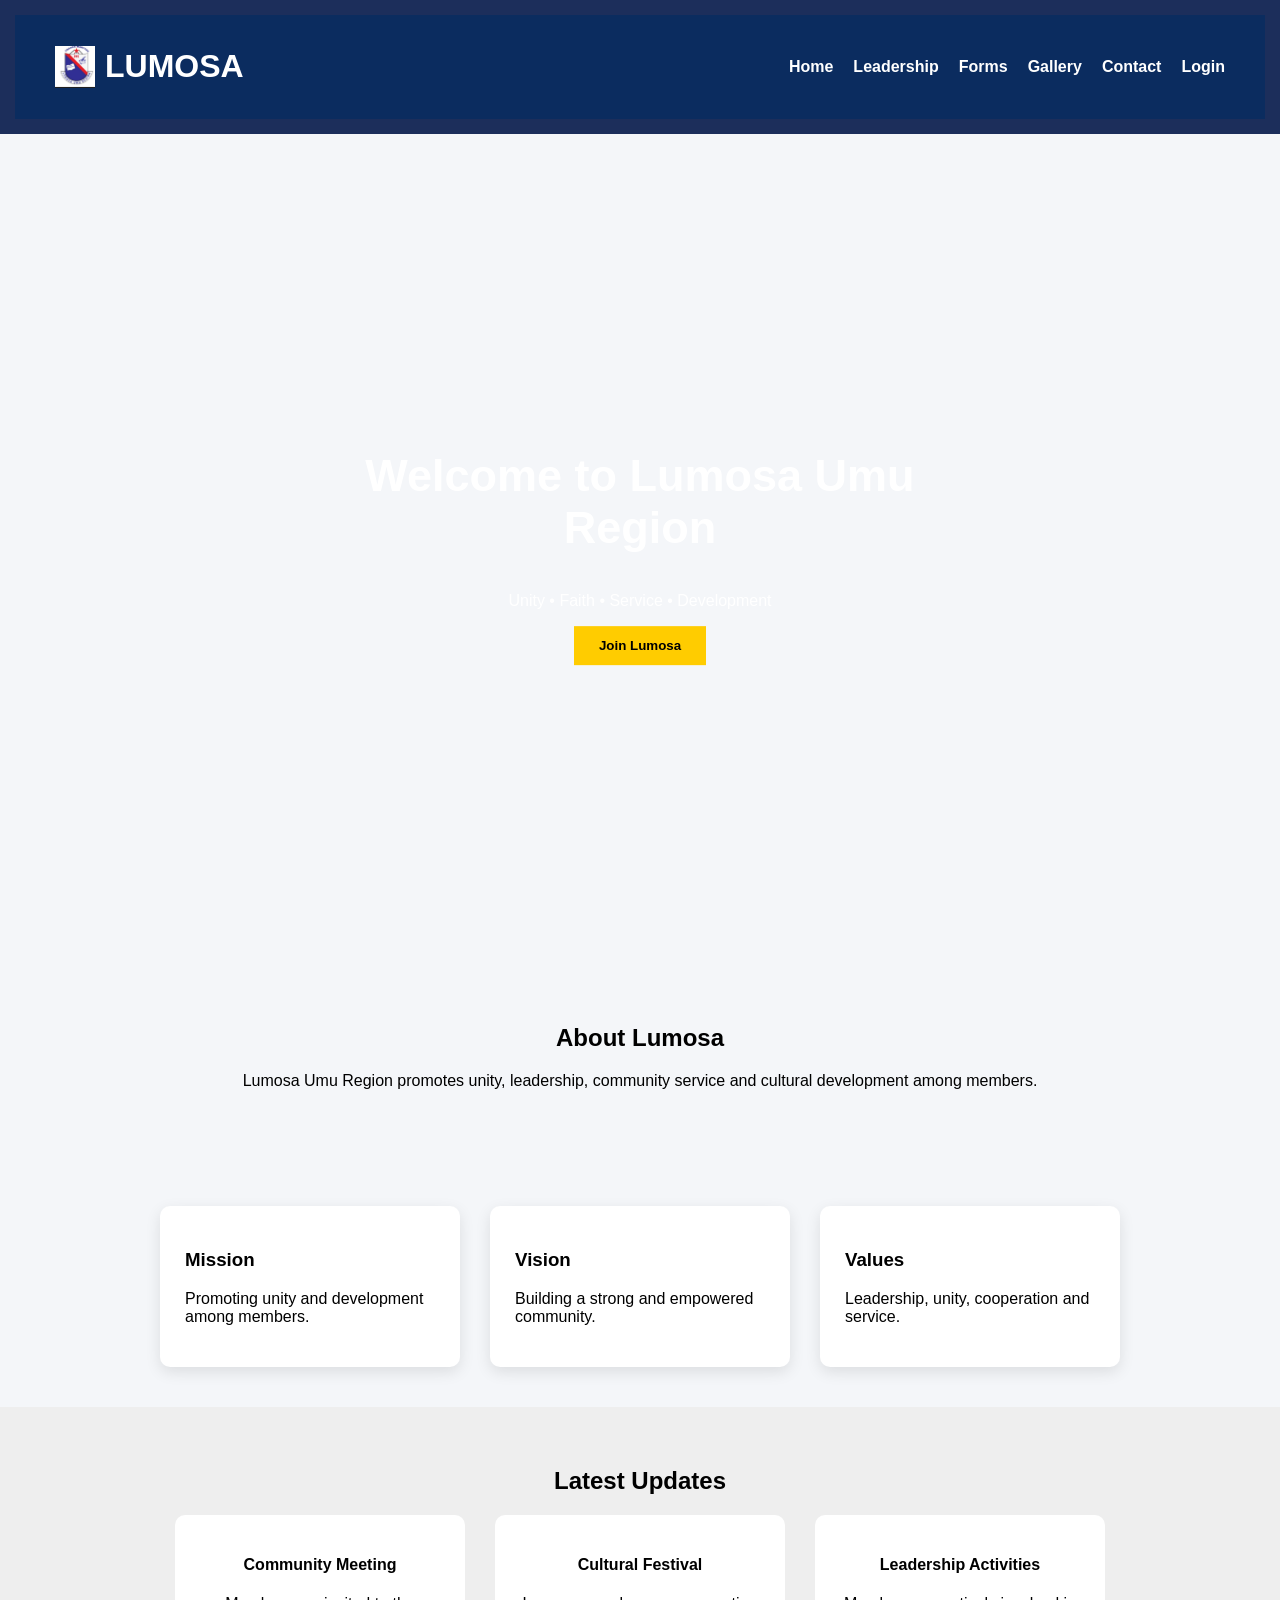
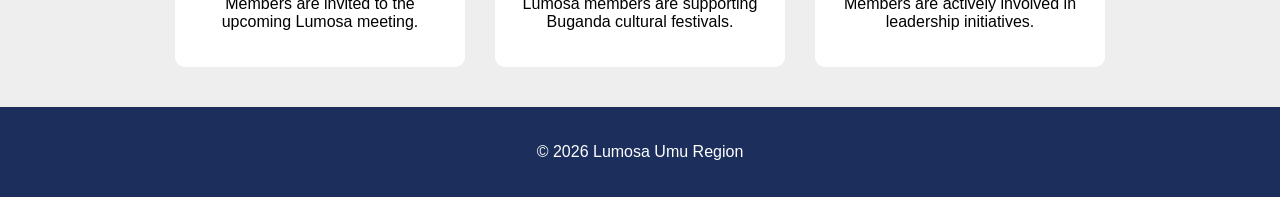
==== index.html @ 4eabceb9 "Rename Index.html to index.html" ====
<!DOCTYPE html>
<html lang="en">

<head>

<meta charset="UTF-8">
<meta name="viewport" content="width=device-width, initial-scale=1.0">

<title>Lumosa Umu Region</title>

<link rel="stylesheet" href="LUMOSAUMU.CSS">

</head>

<body>

<!-- NAVBAR -->

<header>

<div class="navbar">

<div class="logo-area">
<img src="LUM PIC.jpg" class="logo">
<h1>LUMOSA</h1>
</div>

<nav>
<ul id="menu">

<li><a href="index.html">Home</a></li>
<li><a href="leadership.html">Leadership</a></li>
<li><a href="LUMOSA FORM.HTML">Forms</a></li>
<li><a href="gallery.html">Gallery</a></li>
<li><a href="contact.html">Contact</a></li>
<li><a href="login.html">Login</a></li>

</ul>
</nav>

<div class="menu-btn" onclick="toggleMenu()">☰</div>

</div>

</header>


<!-- HERO SLIDER -->

<section class="hero">

<div class="slide active"></div>
<div class="slide"></div>
<div class="slide"></div>

<div class="hero-text">

<h2>Welcome to Lumosa Umu Region</h2>

<p>Unity • Faith • Service • Development</p>

<a href="forms.html">
<button>Join Lumosa</button>
</a>

</div>

</section>


<!-- ABOUT -->

<section class="about">

<h2>About Lumosa</h2>

<p>
Lumosa Umu Region promotes unity, leadership,
community service and cultural development among members.
</p>

</section>


<!-- CARDS -->

<section class="cards">

<div class="card">
<h3>Mission</h3>
<p>Promoting unity and development among members.</p>
</div>

<div class="card">
<h3>Vision</h3>
<p>Building a strong and empowered community.</p>
</div>

<div class="card">
<h3>Values</h3>
<p>Leadership, unity, cooperation and service.</p>
</div>

</section>


<!-- ANNOUNCEMENTS -->

<section class="news">

<h2>Latest Updates</h2>

<div class="news-container">

<div class="news-card">
<h4>Community Meeting</h4>
<p>Members are invited to the upcoming Lumosa meeting.</p>
</div>

<div class="news-card">
<h4>Cultural Festival</h4>
<p>Lumosa members are supporting Buganda cultural festivals.</p>
</div>

<div class="news-card">
<h4>Leadership Activities</h4>
<p>Members are actively involved in leadership initiatives.</p>
</div>

</div>

</section>


<footer>

<p>© 2026 Lumosa Umu Region</p>

</footer>


<script src="LUMOSAUMU.js"></script>

</body>

</html>
---- LUMOSAUMU.CSS ----
body{
margin:0;
font-family:Arial;
background:#f4f6f9;
}

/* NAVBAR */

header{
background:#1c2e5b;
color:white;
padding:15px;
}

.navbar{
display:flex;
justify-content:space-between;
align-items:center;
}

.logo-area{
display:flex;
align-items:center;
gap:10px;
}

.logo{
width:40px;
}

#menu{
list-style:none;
display:flex;
gap:20px;
}

#menu li a{
color:white;
text-decoration:none;
font-weight:bold;
}

#menu li a:hover{
color:#ffcc00;
}

.menu-btn{
display:none;
font-size:26px;
cursor:pointer;
}

/* HERO */

.hero{
position:relative;
height:90vh;
overflow:hidden;
}

.slide{
position:absolute;
width:100%;
height:100%;
background-size:cover;
background-position:center;
opacity:0;
transition:1s;
}

.slide:nth-child(1){
background-image:url("slide1.jpg");
}

.slide:nth-child(2){
background-image:url("slide2.jpg");
}

.slide:nth-child(3){
background-image:url("slide3.jpg");
}

.slide.active{
opacity:1;
}

.hero-text{
position:absolute;
top:50%;
left:50%;
transform:translate(-50%,-50%);
color:white;
text-align:center;
}

.hero-text h2{
font-size:45px;
}

.hero-text button{
padding:12px 25px;
background:#ffcc00;
border:none;
font-weight:bold;
cursor:pointer;
}

/* ABOUT */

.about{
padding:60px;
text-align:center;
}

/* CARDS */

.cards{
display:flex;
justify-content:center;
gap:30px;
padding:40px;
flex-wrap:wrap;
}

.card{
background:white;
padding:25px;
width:250px;
border-radius:10px;
box-shadow:0 5px 15px rgba(0,0,0,0.1);
transition:0.3s;
}

.card:hover{
transform:translateY(-10px);
}

/* NEWS */

.news{
padding:40px;
background:#eee;
text-align:center;
}

.news-container{
display:flex;
gap:30px;
justify-content:center;
flex-wrap:wrap;
}

.news-card{
background:white;
padding:20px;
width:250px;
border-radius:10px;
}

/* FOOTER */

footer{
background:#1c2e5b;
color:white;
text-align:center;
padding:20px;
}

/* MOBILE */

@media(max-width:768px){

#menu{
display:none;
flex-direction:column;
background:#1c2e5b;
position:absolute;
top:60px;
right:10px;
padding:10px;
}

#menu.show{
display:flex;
}

.menu-btn{
display:block;
}

.hero-text h2{
font-size:30px;
}

}
.page{
padding:80px 40px;
text-align:center;
}
/* NAVBAR */

.navbar{
    display:flex;
    justify-content:space-between;
    align-items:center;
    background:#0b2c5f;
    padding:12px 40px;
}

/* LOGO AREA */

.nav-logo{
    display:flex;
    align-items:center;
    gap:10px;
    color:white;
    font-weight:600;
    font-size:18px;
}

.nav-logo img{
    width:40px;
    height:40px;
    border-radius:50%;
}

/* LINKS */

.nav-links{
    list-style:none;
    display:flex;
    gap:25px;
}

.nav-links a{
    text-decoration:none;
    color:white;
    font-weight:600;
    transition:0.3s;
}

.nav-links a:hover{
    color:#c9a227;
}
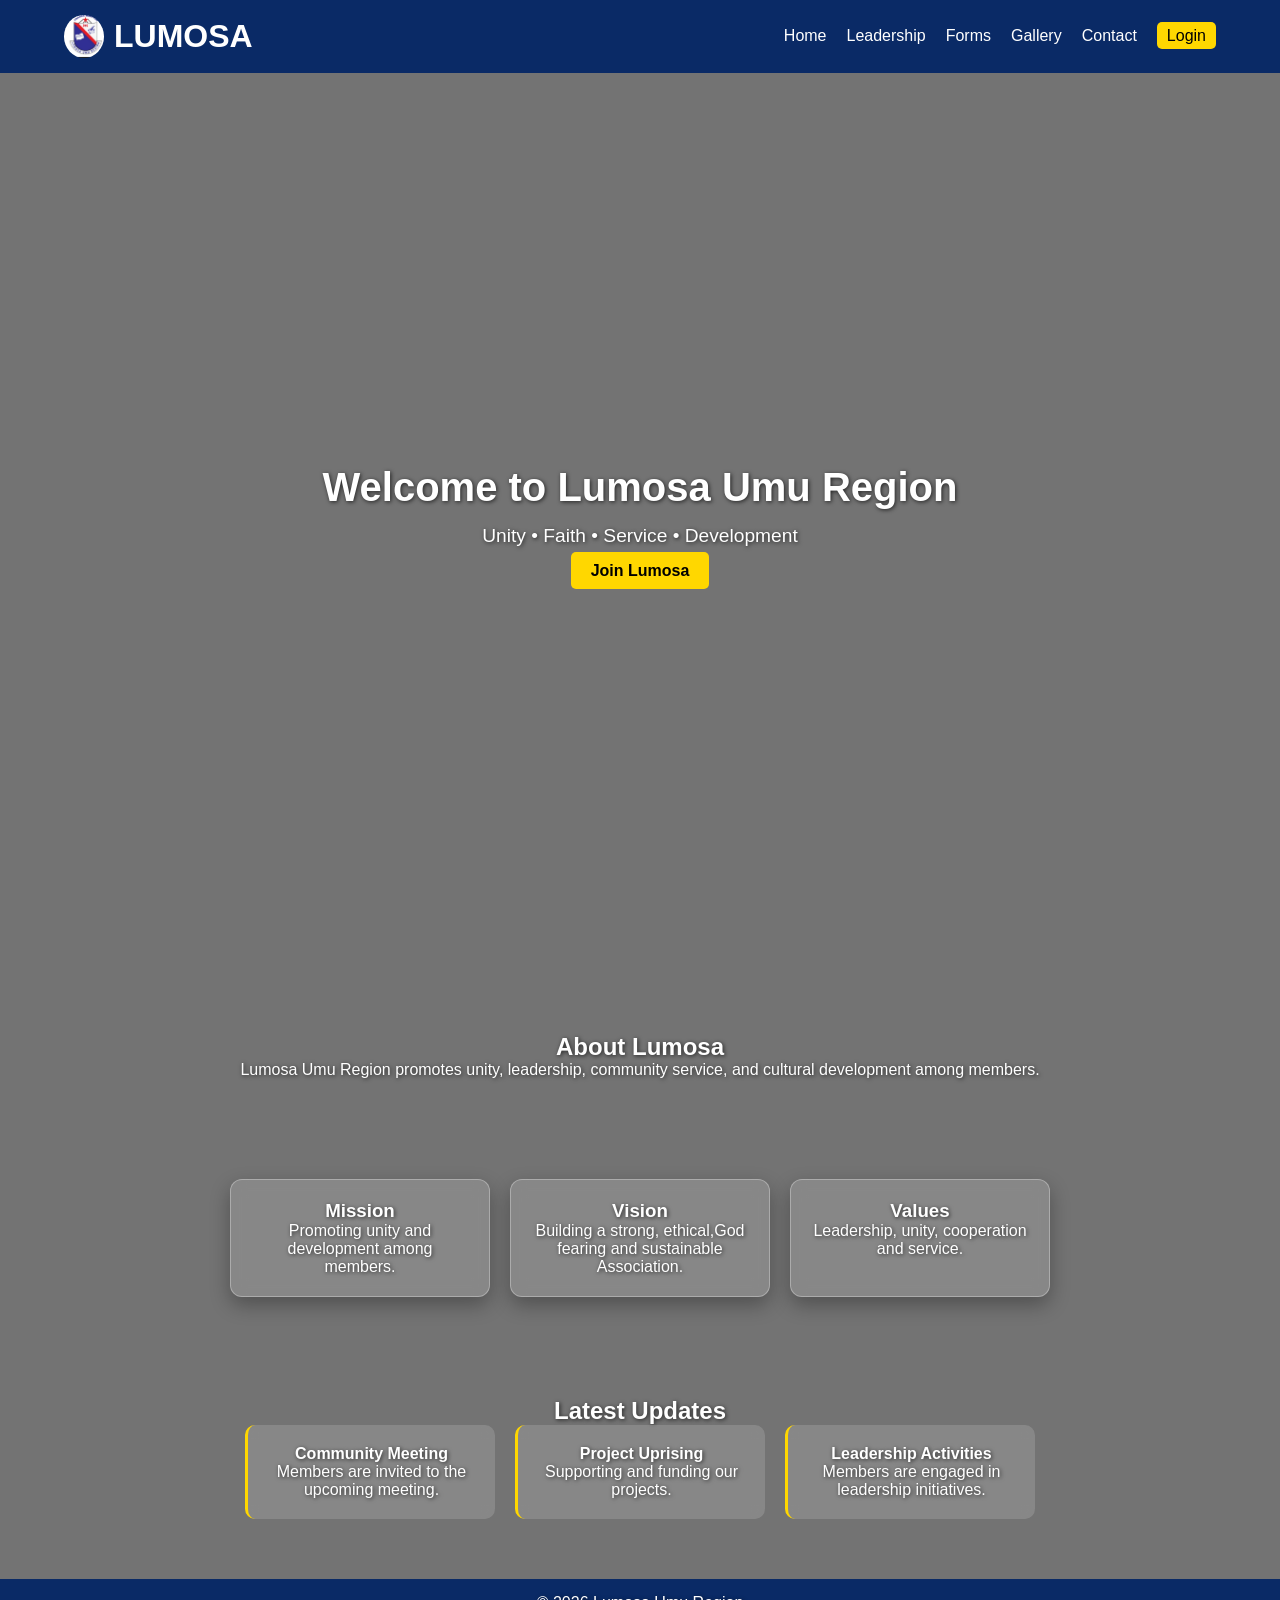
==== commit 0b7e239e: "Update index.html" ====
--- a/index.html
+++ b/index.html
@@ -1,146 +1,317 @@
 <!DOCTYPE html>
 <html lang="en">
-
 <head>
-
 <meta charset="UTF-8">
 <meta name="viewport" content="width=device-width, initial-scale=1.0">
 
 <title>Lumosa Umu Region</title>
 
-<link rel="stylesheet" href="LUMOSAUMU.CSS">
-
+<style>
+
+/* ================= GLOBAL ================= */
+* {
+    margin: 0;
+    padding: 0;
+    box-sizing: border-box;
+    font-family: 'Segoe UI', sans-serif;
+}
+
+body {
+    display: flex;
+    flex-direction: column;
+    min-height: 100vh;
+    color: #333;
+}
+
+/* ================= NAVBAR ================= */
+.header {
+    background: #0a2a66;
+    color: #fff;
+    position: sticky;
+    top: 0;
+    z-index: 1000;
+}
+
+.navbar {
+    display: flex;
+    justify-content: space-between;
+    align-items: center;
+    padding: 15px 5%;
+}
+
+.logo-area {
+    display: flex;
+    align-items: center;
+    gap: 10px;
+}
+
+.logo {
+    width: 40px;
+    border-radius: 50%;
+}
+
+nav ul {
+    list-style: none;
+    display: flex;
+    gap: 20px;
+}
+
+nav ul li a {
+    text-decoration: none;
+    color: #fff;
+    transition: 0.3s;
+}
+
+nav ul li a:hover {
+    color: #ffd700;
+}
+
+.login-btn {
+    background: #ffd700;
+    color: #000 !important;
+    padding: 5px 10px;
+    border-radius: 5px;
+}
+
+/* MOBILE MENU */
+.menu-btn {
+    display: none;
+    font-size: 24px;
+    cursor: pointer;
+}
+
+/* ================= MAIN BACKGROUND ================= */
+main {
+    flex: 1;
+    background: linear-gradient(rgba(0,0,0,0.55), rgba(0,0,0,0.55)),
+                url("LUMOSA IMAGE.jpeg") no-repeat center/cover;
+}
+
+
+/* ================= HERO ================= */
+.hero {
+    height: 100vh;
+    display: flex;
+    justify-content: center;
+    align-items: center;
+}
+
+.hero-text {
+    text-align: center;
+    color: #fff;
+}
+
+.hero-text h2 {
+    font-size: 2.5rem;
+}
+
+.hero-text p {
+    margin: 15px 0;
+    font-size: 1.2rem;
+}
+
+.cta-btn {
+    background: #ffd700;
+    color: #000;
+    padding: 10px 20px;
+    text-decoration: none;
+    border-radius: 5px;
+    font-weight: bold;
+}
+
+/* ================= SECTIONS ================= */
+.about, .cards, .news {
+    margin: 20px;
+    padding: 40px 20px;
+    text-align: center;
+    color: #fff;
+
+}
+
+/* ================= CARDS ================= */
+.cards {
+    display: flex;
+    justify-content: center;
+    gap: 20px;
+    flex-wrap: wrap;
+}
+
+.card {
+    background: rgba(255, 255, 255, 0.15);
+    backdrop-filter: blur(8px);
+    -webkit-backdrop-filter: blur(8px);
+    padding: 20px;
+    width: 260px;
+    border-radius: 12px;
+    color: #fff;
+    border: 1px solid rgba(255,255,255,0.3);
+    box-shadow: 0 8px 20px rgba(0,0,0,0.3);
+    transition: 0.3s;
+}
+
+.card:hover {
+    transform: translateY(-8px);
+}
+
+/* ================= NEWS ================= */
+.news-container {
+    display: flex;
+    gap: 20px;
+    justify-content: center;
+    flex-wrap: wrap;
+}
+
+.news-card {
+    background: rgba(255, 255, 255, 0.15);
+    backdrop-filter: blur(6px);
+    padding: 20px;
+    width: 250px;
+    border-radius: 10px;
+    color: #fff;
+    border-left: 3px solid #ffd700;
+}
+
+/* ================= FOOTER ================= */
+footer {
+    background: #0a2a66;
+    color: #fff;
+    text-align: center;
+    padding: 15px;
+}
+
+/* ================= RESPONSIVE ================= */
+@media (max-width: 768px) {
+
+    nav ul {
+        position: absolute;
+        top: 70px;
+        right: 0;
+        background: #0a2a66;
+        flex-direction: column;
+        width: 200px;
+        display: none;
+    }
+
+    nav ul.show {
+        display: flex;
+    }
+
+    .menu-btn {
+        display: block;
+    }
+
+    .hero-text h2 {
+        font-size: 1.8rem;
+    }
+}
+h2, h3, h4, p {
+    text-shadow: 1px 1px 4px rgba(0,0,0,0.7);
+}
+
+</style>
 </head>
 
 <body>
 
 <!-- NAVBAR -->
-
-<header>
-
-<div class="navbar">
-
-<div class="logo-area">
-<img src="LUM PIC.jpg" class="logo">
-<h1>LUMOSA</h1>
-</div>
-
-<nav>
-<ul id="menu">
-
-<li><a href="index.html">Home</a></li>
-<li><a href="leadership.html">Leadership</a></li>
-<li><a href="LUMOSA FORM.HTML">Forms</a></li>
-<li><a href="gallery.html">Gallery</a></li>
-<li><a href="contact.html">Contact</a></li>
-<li><a href="login.html">Login</a></li>
-
-</ul>
-</nav>
-
-<div class="menu-btn" onclick="toggleMenu()">☰</div>
-
-</div>
-
+<header class="header">
+    <div class="navbar">
+
+        <div class="logo-area">
+            <img src="LUM PIC.jpg" class="logo">
+            <h1>LUMOSA</h1>
+        </div>
+
+        <nav>
+            <ul id="menu">
+                <li><a href="Index.html">Home</a></li>
+                <li><a href="Leadership.html">Leadership</a></li>
+                <li><a href="LUMOSA FORM.HTML">Forms</a></li>
+                <li><a href="Gallery.html">Gallery</a></li>
+                <li><a href="Contact.html">Contact</a></li>
+                <li><a href="Login.html" class="login-btn">Login</a></li>
+            </ul>
+        </nav>
+
+        <div class="menu-btn" onclick="toggleMenu()">☰</div>
+
+    </div>
 </header>
 
-
-<!-- HERO SLIDER -->
-
+<!-- MAIN CONTENT -->
+<main>
+
+<!-- HERO -->
 <section class="hero">
-
-<div class="slide active"></div>
-<div class="slide"></div>
-<div class="slide"></div>
-
-<div class="hero-text">
-
-<h2>Welcome to Lumosa Umu Region</h2>
-
-<p>Unity • Faith • Service • Development</p>
-
-<a href="forms.html">
-<button>Join Lumosa</button>
-</a>
-
-</div>
-
+    <div class="hero-text">
+        <h2>Welcome to Lumosa Umu Region</h2>
+        <p>Unity • Faith • Service • Development</p>
+        <a href="#" class="cta-btn">Join Lumosa</a>
+    </div>
 </section>
 
-
 <!-- ABOUT -->
-
 <section class="about">
-
-<h2>About Lumosa</h2>
-
-<p>
-Lumosa Umu Region promotes unity, leadership,
-community service and cultural development among members.
-</p>
-
+    <h2>About Lumosa</h2>
+    <p>
+        Lumosa Umu Region promotes unity, leadership, community service,
+        and cultural development among members.
+    </p>
 </section>
 
-
 <!-- CARDS -->
-
 <section class="cards">
-
-<div class="card">
-<h3>Mission</h3>
-<p>Promoting unity and development among members.</p>
-</div>
-
-<div class="card">
-<h3>Vision</h3>
-<p>Building a strong and empowered community.</p>
-</div>
-
-<div class="card">
-<h3>Values</h3>
-<p>Leadership, unity, cooperation and service.</p>
-</div>
-
+    <div class="card">
+        <h3>Mission</h3>
+        <p>Promoting unity and development among members.</p>
+    </div>
+
+    <div class="card">
+        <h3>Vision</h3>
+        <p>Building a strong, ethical,God fearing and sustainable Association.</p>
+    </div>
+
+    <div class="card">
+        <h3>Values</h3>
+        <p>Leadership, unity, cooperation and service.</p>
+    </div>
 </section>
 
-
-<!-- ANNOUNCEMENTS -->
-
+<!-- NEWS -->
 <section class="news">
-
-<h2>Latest Updates</h2>
-
-<div class="news-container">
-
-<div class="news-card">
-<h4>Community Meeting</h4>
-<p>Members are invited to the upcoming Lumosa meeting.</p>
-</div>
-
-<div class="news-card">
-<h4>Cultural Festival</h4>
-<p>Lumosa members are supporting Buganda cultural festivals.</p>
-</div>
-
-<div class="news-card">
-<h4>Leadership Activities</h4>
-<p>Members are actively involved in leadership initiatives.</p>
-</div>
-
-</div>
-
+    <h2>Latest Updates</h2>
+
+    <div class="news-container">
+        <div class="news-card">
+            <h4>Community Meeting</h4>
+            <p>Members are invited to the upcoming meeting.</p>
+        </div>
+
+        <div class="news-card">
+            <h4>Project Uprising</h4>
+            <p>Supporting and funding our projects.</p>
+        </div>
+
+        <div class="news-card">
+            <h4>Leadership Activities</h4>
+            <p>Members are engaged in leadership initiatives.</p>
+        </div>
+    </div>
 </section>
 
-
+</main>
+
+<!-- FOOTER -->
 <footer>
-
-<p>© 2026 Lumosa Umu Region</p>
-
+    <p>© 2026 Lumosa Umu Region</p>
 </footer>
 
-
-<script src="LUMOSAUMU.js"></script>
+<!-- SCRIPT -->
+<script>
+function toggleMenu() {
+    document.getElementById("menu").classList.toggle("show");
+}
+</script>
 
 </body>
-
 </html>
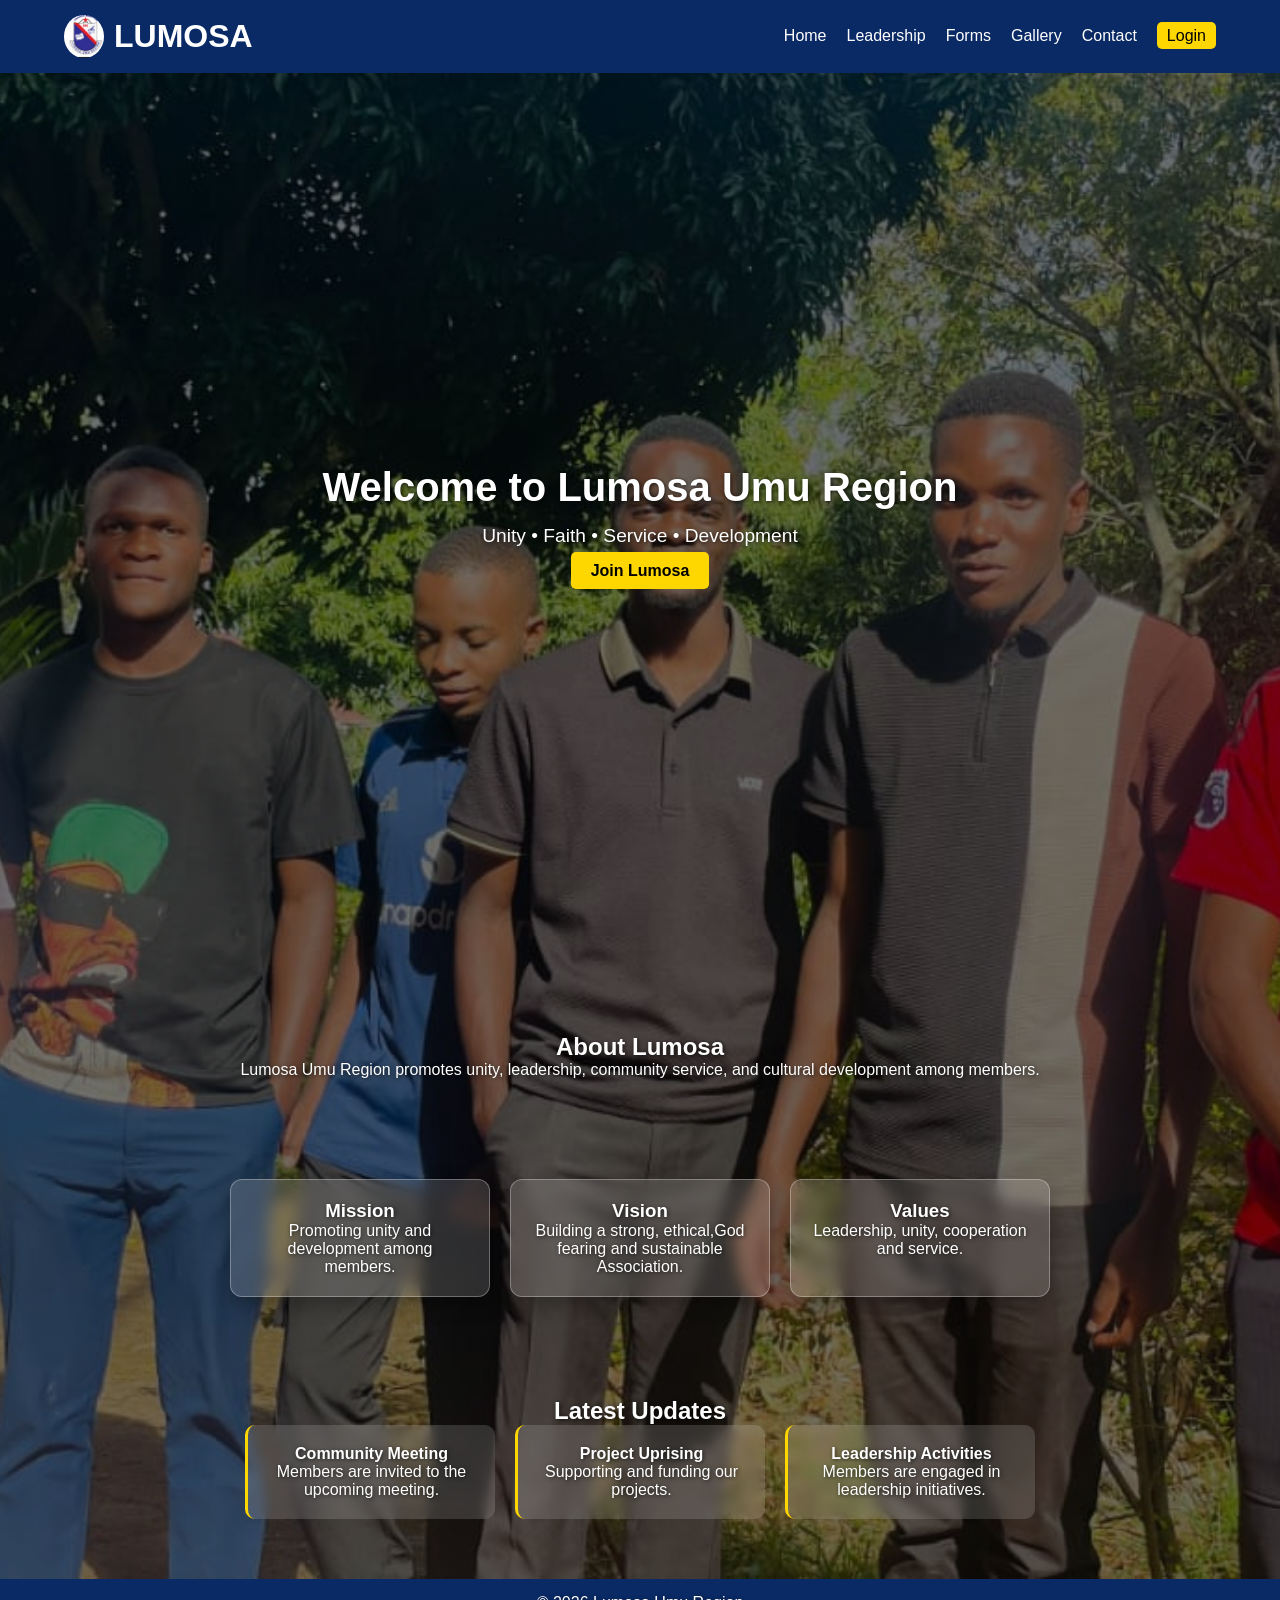
==== commit 9f2b9e14: "Update index.html" ====
--- a/index.html
+++ b/index.html
@@ -225,7 +225,7 @@
         <nav>
             <ul id="menu">
                 <li><a href="Index.html">Home</a></li>
-                <li><a href="Leadership.html">Leadership</a></li>
+                <li><a href="leadership.html">Leadership</a></li>
                 <li><a href="LUMOSA FORM.HTML">Forms</a></li>
                 <li><a href="Gallery.html">Gallery</a></li>
                 <li><a href="Contact.html">Contact</a></li>
